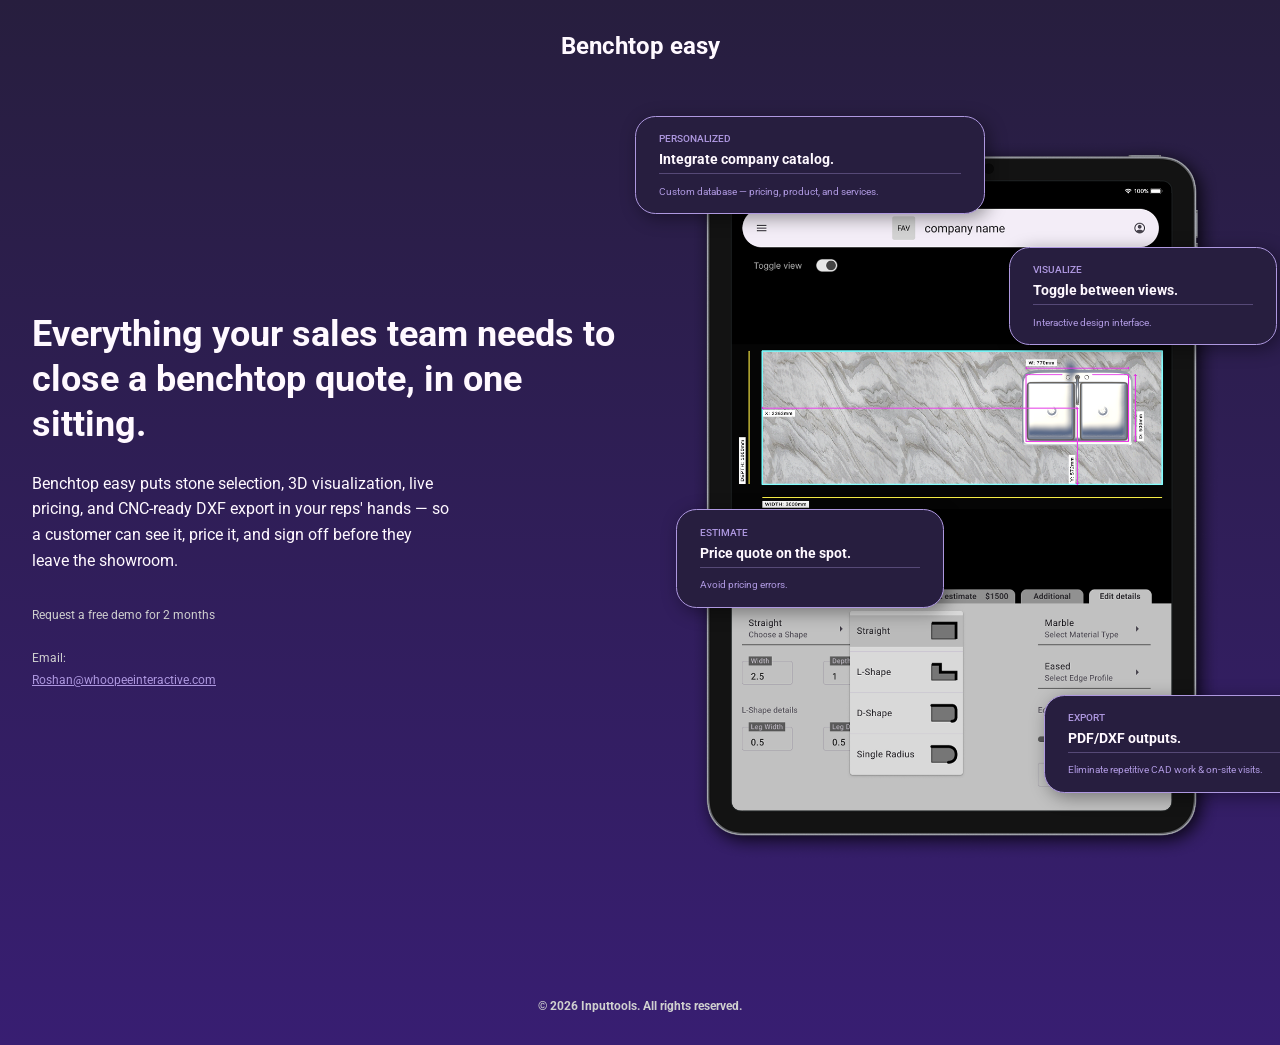
==== index.html @ 14fd3d83 "folder re-structure" ====
<!DOCTYPE html>
<html lang="en">
<head>
    <meta charset="UTF-8">
    <meta name="viewport" content="width=device-width, initial-scale=1.0">
    <title>Benchtop easy — Visualize, Quote, Manufacture Benchtops</title>
    <meta name="description" content="Benchtop easy lets customers visualize, price, and approve custom benchtops instantly.">
    <meta property="og:type" content="website">
    <meta property="og:title" content="Benchtop easy">
    <meta property="og:description" content="Visualize, Quote, Manufacture Benchtops">
    <meta property="og:image" content="images/og-image.png">
    <meta name="twitter:card" content="summary_large_image">
    <meta name="twitter:title" content="Benchtop easy">
    <meta name="twitter:description" content="Visualize, Quote, Manufacture Benchtops">
    <link rel="icon" href="images/favicon.png" type="image/png">
    <link rel="preconnect" href="https://fonts.googleapis.com">
    <link rel="preconnect" href="https://fonts.gstatic.com" crossorigin>
    <link href="https://fonts.googleapis.com/css2?family=Roboto:wght@400;500;700&display=swap" rel="stylesheet">
    <link rel="stylesheet" href="css/style.css">
</head>
<body>
    <header class="site-header">
        <div class="wrap">
            <span class="logo">Benchtop easy</span>
        </div>
    </header>
    <main>
        <section class="hero">
            <div class="wrap hero-grid">
                <div class="hero-copy">
                    <h1>Everything your sales team needs to close a benchtop quote, in one sitting.</h1>
                    <p class="hero-lead">
                        Benchtop easy puts stone selection, 3D visualization, live pricing, and CNC-ready DXF export in your reps' hands — so a customer can see it, price it, and sign off before they leave the showroom.
                    </p>
                    <div class="hero-cta">
                        <p>Request a free demo for 2 months</p>
                        <br>
                        <p>Email:</p>
                        <p><a href="mailto:Roshan@whoopeeinteractive.com">Roshan@whoopeeinteractive.com</a></p>
                    </div>
                </div>
                <div class="hero-visual">
                    <div class="device-wrap">
                        <img src="images/ipad.png" alt="Benchtop easy design interface, top-down view" class="device-screen">

                        <div class="feature-card card-1">
                            <p class="eyebrow">Personalized</p>
                            <p class="card-title">Integrate company catalog.</p>
                            <p class="card-sub">Custom database &mdash; pricing, product, and services.</p>
                        </div>
                        <div class="feature-card card-2">
                            <p class="eyebrow">Visualize</p>
                            <p class="card-title">Toggle between views.</p>
                            <p class="card-sub">Interactive design interface.</p>
                        </div>
                        <div class="feature-card card-3">
                            <p class="eyebrow">Estimate</p>
                            <p class="card-title">Price quote on the spot.</p>
                            <p class="card-sub">Avoid pricing errors.</p>
                        </div>
                        <div class="feature-card card-4">
                            <p class="eyebrow">Export</p>
                            <p class="card-title">PDF/DXF outputs.</p>
                            <p class="card-sub">Eliminate repetitive CAD work & on-site visits.</p>
                        </div>
                    </div>
                </div>
            </div>
        </section>
    </main>
    <footer class="site-footer">
        <div class="wrap">
            <span>&copy; 2026 Inputtools. All rights reserved.</span>
        </div>
    </footer>
</body>
</html>
---- css/style.css ----
/* ---------- Reset ---------- */
*, *::before, *::after {
    box-sizing: border-box;
    margin: 0;
    padding: 0;
}

img {
    display: block;
    max-width: 100%;
}

a {
    color: inherit;
    text-decoration: none;
}

:root {
    --bg-top: #271e3e;
    --bg-bottom: #381e72;
    --card-bg: #271e3f;
    --accent: #ae98e0;
    --text: #fff9ff;
    --text-muted: #cfcfcf;
}

body {
    font-family: 'Roboto', system-ui, -apple-system, sans-serif;
    color: var(--text);
    background: linear-gradient(180deg, var(--bg-top) 0%, var(--bg-bottom) 100%);
    -webkit-font-smoothing: antialiased;
    min-height: 100vh;
}

.wrap {
    max-width: 1280px;
    margin: 0 auto;
    padding: 0 32px;
}
/* ---------- Header / Footer ---------- */
.site-header {
    padding: 32px 0;
    text-align: center;
}

    .site-header .logo {
        font-size: 24px;
        font-weight: 700;
    }

.site-footer {
    padding: 32px 0;
    text-align: center;
    font-size: 12px;
    font-weight: 700;
    color: var(--text-muted);
}
/* ---------- Hero ---------- */
.hero {
    padding: 24px 0 80px;
}

.hero-grid {
    display: grid;
    grid-template-columns: 1fr 1fr;
    gap: 48px;
    align-items: center;
}

.hero-copy h1 {
    font-size: 36px;
    line-height: 1.25;
    font-weight: 700;
    margin-bottom: 24px;
}

.hero-lead {
    font-size: 16px;
    line-height: 1.6;
    color: var(--text);
    margin-bottom: 32px;
    max-width: 420px;
}

.hero-cta {
    font-size: 12px;
    color: var(--text-muted);
    line-height: 1.8;
}

    .hero-cta a {
        color: var(--accent);
        text-decoration: underline;
    }

/* ---------- Hero visual / device wrap ----------
   .device-wrap is a "container query" root: the image and every
   card inside it are sized in cqw (% of THIS box's width), and
   positioned in plain % of this box's width/height. That means
   cards stay pinned to the same spot on the image and scale down
   together with it � on desktop, tablet, or a small phone � instead
   of the cards breaking out into a stacked list on narrow screens. */
.hero-visual {
    display: flex;
    justify-content: center;
}

.device-wrap {
    position: relative;
    width: 100%;
    max-width: 640px;
    container-type: inline-size;
}

.device-screen {
    width: 100%;
    border-radius: 5px;
    /*box-shadow: 4px 4px 18px rgba(0, 0, 0, 0.6);*/
}

/* ---------- Floating feature cards (pinned to the image) ---------- */
.feature-card {
    position: absolute;
    width: 46%;
    background: var(--card-bg);
    border: 1px solid var(--accent);
    border-radius: 3.5cqw;
    padding: 2.8cqw 4cqw;
    box-shadow: 4px 4px 18px rgba(0, 0, 0, 0.4);
}

.eyebrow {
    text-transform: uppercase;
    font-size: clamp(7px, 2.4cqw, 10px);
    font-weight: 500;
    color: var(--accent);
    margin-bottom: 1.2cqw;
}

.card-title {
    font-size: clamp(9px, 3.3cqw, 14px);
    font-weight: 700;
    margin-bottom: 1cqw;
}

.card-sub {
    font-size: clamp(7px, 2.3cqw, 10px);
    color: var(--accent);
    padding-top: 2cqw;
    border-top: 1px solid rgba(174, 152, 224, 0.35);
}

.card-1 {
    top: 0%;
    left: -5%;
    width: 60%;
}

.card-2 {
    top: 17%;
    right: -5%;
}

.card-3 {
    top: 51%;
    left: 2%;
}

.card-4 {
    top: 75%;
    right: -10%;
    width: 45%;
}

/* ---------- Responsive ---------- */
@media (max-width: 900px) {
    .hero-grid {
        grid-template-columns: 1fr;
    }

    .hero-copy h1 {
        font-size: 30px;
    }

    .hero-lead {
        max-width: 100%;
    }

    .device-wrap {
        max-width: 340px;
    }
}

@media (max-width: 480px) {
    .wrap {
        padding: 0 20px;
    }

    .hero-copy h1 {
        font-size: 26px;
    }
}
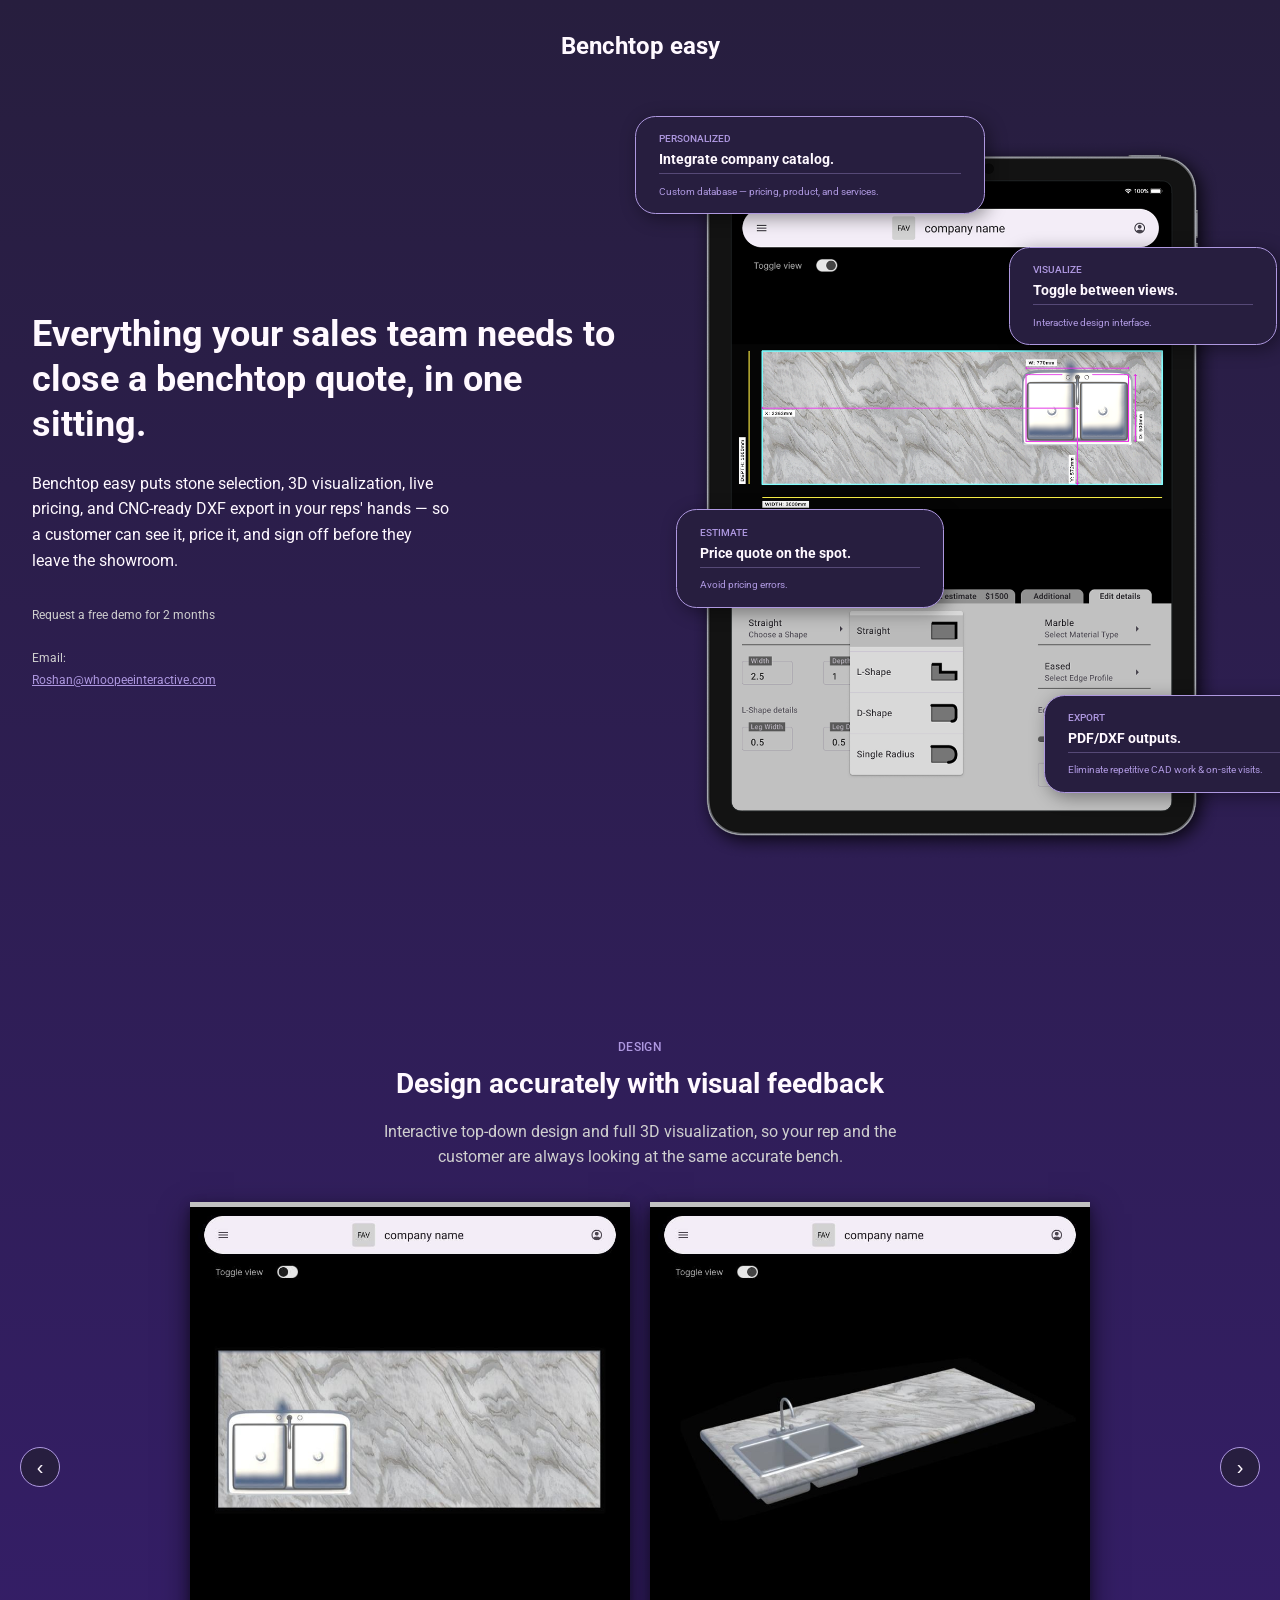
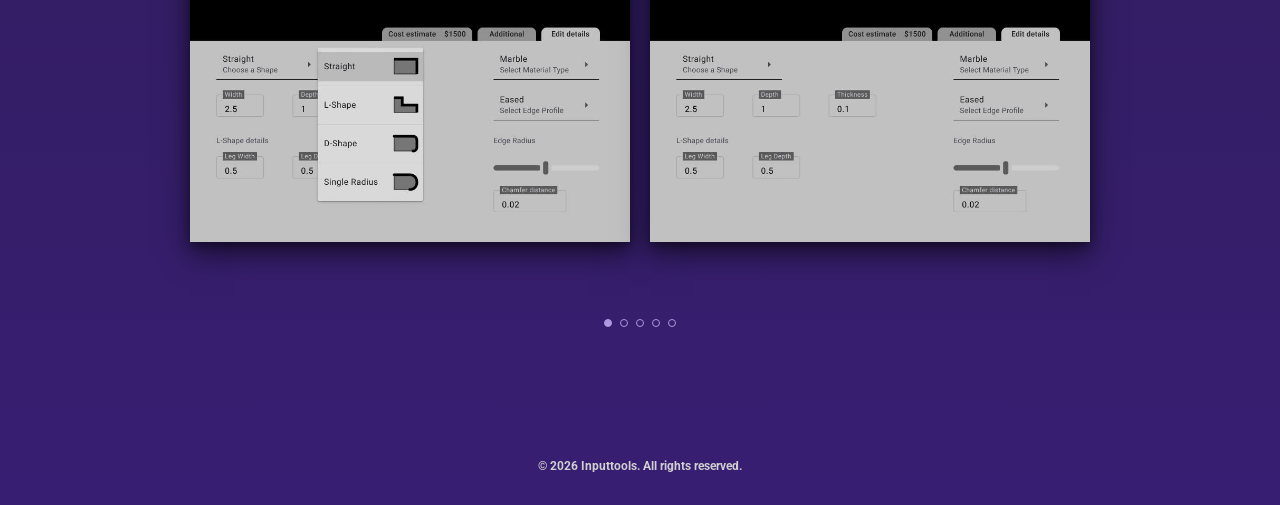
==== commit 92bd2ae8: "website updated with features as carousel" ====
--- a/index.html
+++ b/index.html
@@ -1,10 +1,12 @@
 <!DOCTYPE html>
 <html lang="en">
+
 <head>
     <meta charset="UTF-8">
     <meta name="viewport" content="width=device-width, initial-scale=1.0">
     <title>Benchtop easy — Visualize, Quote, Manufacture Benchtops</title>
-    <meta name="description" content="Benchtop easy lets customers visualize, price, and approve custom benchtops instantly.">
+    <meta name="description"
+        content="Benchtop easy lets customers visualize, price, and approve custom benchtops instantly.">
     <meta property="og:type" content="website">
     <meta property="og:title" content="Benchtop easy">
     <meta property="og:description" content="Visualize, Quote, Manufacture Benchtops">
@@ -17,7 +19,9 @@
     <link rel="preconnect" href="https://fonts.gstatic.com" crossorigin>
     <link href="https://fonts.googleapis.com/css2?family=Roboto:wght@400;500;700&display=swap" rel="stylesheet">
     <link rel="stylesheet" href="css/style.css">
+    <link rel="stylesheet" href="css/features.css">
 </head>
+
 <body>
     <header class="site-header">
         <div class="wrap">
@@ -30,7 +34,9 @@
                 <div class="hero-copy">
                     <h1>Everything your sales team needs to close a benchtop quote, in one sitting.</h1>
                     <p class="hero-lead">
-                        Benchtop easy puts stone selection, 3D visualization, live pricing, and CNC-ready DXF export in your reps' hands — so a customer can see it, price it, and sign off before they leave the showroom.
+                        Benchtop easy puts stone selection, 3D visualization, live pricing, and CNC-ready DXF export in
+                        your reps' hands — so a customer can see it, price it, and sign off before they leave the
+                        showroom.
                     </p>
                     <div class="hero-cta">
                         <p>Request a free demo for 2 months</p>
@@ -41,7 +47,8 @@
                 </div>
                 <div class="hero-visual">
                     <div class="device-wrap">
-                        <img src="images/ipad.png" alt="Benchtop easy design interface, top-down view" class="device-screen">
+                        <img src="images/ipad.png" alt="Benchtop easy design interface, top-down view"
+                            class="device-screen">
 
                         <div class="feature-card card-1">
                             <p class="eyebrow">Personalized</p>
@@ -67,11 +74,102 @@
                 </div>
             </div>
         </section>
+
+        <section class="features">
+            <div class="wrap">
+                <div class="feature-carousel">
+                    <button class="carousel-arrow prev" type="button" aria-label="Previous feature">&#8249;</button>
+
+                    <div class="carousel-viewport">
+                        <div class="carousel-track">
+
+                            <div class="feature-slide">
+                                <p class="eyebrow">Design</p>
+                                <h2>Design accurately with visual feedback</h2>
+                                <p class="feature-desc">Interactive top-down design and full 3D visualization, so your
+                                    rep and the customer are always looking at the same accurate bench.</p>
+                                <div class="feature-media">
+                                    <img src="images/features/design-topdown.png" alt="Top-down benchtop design view">
+                                    <img src="images/features/design-3d.png" alt="3D benchtop visualization">
+                                </div>
+                            </div>
+
+                            <div class="feature-slide">
+                                <p class="eyebrow">Personalized Catalog</p>
+                                <h2>Custom materials and features, tailored to your company</h2>
+                                <p class="feature-desc">Stone types, edge profiles, and shapes — all pulled from your
+                                    own catalog, not a generic list.</p>
+                                <div class="feature-media">
+                                    <img src="images/features/shape-selector.png" alt="Bench shape selector">
+                                    <img src="images/features/edge-profile-selector.png" alt="Edge profile selector">
+                                    <img src="images/features/materials-selector.png"
+                                        alt="Material type selector — marble, stone, MDB">
+                                </div>
+                            </div>
+
+                            <div class="feature-slide">
+                                <p class="eyebrow">Estimate</p>
+                                <h2>Costing on the spot</h2>
+                                <p class="feature-desc">A live, itemized price quote generates as your rep builds the
+                                    bench — material, edge profile, cutouts, delivery — so nothing gets missed and the
+                                    customer can sign off before they leave.</p>
+                                <div class="feature-media">
+                                    <img src="images/features/costing-estimate.png"
+                                        alt="Cost estimate breakdown with itemized pricing">
+                                </div>
+                            </div>
+
+                            <div class="feature-slide">
+                                <p class="eyebrow">Export PDF</p>
+                                <h2>Instant quote exported in one click</h2>
+                                <p class="feature-desc">A full cut sheet with dimensions, edge details, cutouts, and
+                                    cost breakdown — ready to hand to the fabricator or the customer.</p>
+                                <div class="feature-media">
+                                    <img src="images/features/quote-01.png"
+                                        alt="Benchtop cut sheet PDF with dimensions and cost breakdown">
+                                    <img src="images/features/quote-02.png"
+                                        alt="Benchtop cut sheet PDF with dimensions and cost breakdown">
+                                </div>
+                            </div>
+
+                            <div class="feature-slide">
+                                <p class="eyebrow">Export DXF</p>
+                                <h2>Download DXF files ready for CNC machines</h2>
+                                <p class="feature-desc">Send the finished design straight to the CNC — no CAD rework, no
+                                    manual redrawing.</p>
+                                <div class="feature-media">
+                                    <img src="images/features/dxf-export.png" alt="Export to DXF menu option">
+                                </div>
+                            </div>
+
+
+
+
+
+                        </div>
+                    </div>
+
+                    <button class="carousel-arrow next" type="button" aria-label="Next feature">&#8250;</button>
+
+                    <div class="carousel-dots">
+                        <button class="carousel-dot" type="button" aria-label="Go to slide 1"></button>
+                        <button class="carousel-dot" type="button" aria-label="Go to slide 2"></button>
+                        <button class="carousel-dot" type="button" aria-label="Go to slide 3"></button>
+                        <button class="carousel-dot" type="button" aria-label="Go to slide 4"></button>
+                        <button class="carousel-dot" type="button" aria-label="Go to slide 5"></button>
+                    </div>
+                </div>
+            </div>
+        </section>
+
     </main>
     <footer class="site-footer">
         <div class="wrap">
             <span>&copy; 2026 Inputtools. All rights reserved.</span>
         </div>
     </footer>
+
+    <script src="js/features-carousel.js" defer></script>
 </body>
+
 </html>
--- a/css/features.css
+++ b/css/features.css
@@ -0,0 +1,163 @@
+/* ---------- Features section ----------
+   Relies on the CSS variables defined in :root in style.css
+   (--bg-top, --card-bg, --accent, --text, --text-muted).
+   Load this file AFTER style.css.
+
+   Structure: ONE carousel. Each .feature-slide is a full feature
+   (heading + description + a static, non-scrolling row of images).
+   Prev/next and autoplay move between FEATURES, not between images
+   within a feature. */
+
+.features {
+    padding: 40px 0 100px;
+}
+
+.feature-carousel {
+    position: relative;
+    max-width: 1200px;
+    margin: 0 auto;
+}
+
+.carousel-viewport {
+    overflow: hidden;
+    border-radius: 8px;
+}
+
+.carousel-track {
+    display: flex;
+    transition: transform 0.6s ease;
+}
+
+/* ---------- One slide = one feature ---------- */
+.feature-slide {
+    flex: 0 0 100%;
+    width: 100%;
+    display: flex;
+    flex-direction: column;
+    align-items: center;
+    justify-content: center;
+    text-align: center;
+    padding: 20px 60px 40px;
+}
+
+.feature-slide .eyebrow {
+    text-transform: uppercase;
+    font-size: 12px;
+    font-weight: 500;
+    color: var(--accent);
+    margin-bottom: 12px;
+    letter-spacing: 0.04em;
+}
+
+.feature-slide h2 {
+    font-size: 28px;
+    line-height: 1.3;
+    font-weight: 700;
+    margin-bottom: 16px;
+}
+
+.feature-slide p.feature-desc {
+    font-size: 16px;
+    line-height: 1.6;
+    color: var(--text-muted);
+    max-width: 560px;
+    margin: 0 auto 32px;
+}
+
+/* Static row of images — no scrolling, all images share the row evenly */
+.feature-media {
+    display: flex;
+    flex-wrap: nowrap;
+    justify-content: center;
+    align-items: center;
+    gap: 20px;
+    width: 100%;
+    height: 640px;
+}
+
+.feature-media img {
+    flex: 1 1 0;
+    min-width: 0;
+    max-width: 440px;
+    height: 100%;
+    width: auto;
+    object-fit: contain;
+    background: #c1c1c1;
+    border-radius: 0px;
+    border: 0px solid var(--accent);
+    box-shadow: 0 12px 28px rgba(0, 0, 0, 0.55), 0 4px 10px rgba(0, 0, 0, 0.35);
+}
+
+/* ---------- Arrows (fixed to the carousel, not each slide) ---------- */
+.carousel-arrow {
+    position: absolute;
+    top: 50%;
+    transform: translateY(-50%);
+    width: 40px;
+    height: 40px;
+    border-radius: 50%;
+    border: 1px solid var(--accent);
+    background: var(--card-bg);
+    color: var(--text);
+    font-size: 20px;
+    line-height: 1;
+    cursor: pointer;
+    display: flex;
+    align-items: center;
+    justify-content: center;
+    z-index: 2;
+}
+
+.carousel-arrow:hover {
+    background: var(--accent);
+    color: var(--bg-bottom);
+}
+
+.carousel-arrow.prev {
+    left: -20px;
+}
+
+.carousel-arrow.next {
+    right: -20px;
+}
+
+/* ---------- Dots ---------- */
+.carousel-dots {
+    display: flex;
+    justify-content: center;
+    gap: 8px;
+    margin-top: 24px;
+}
+
+.carousel-dot {
+    width: 8px;
+    height: 8px;
+    border-radius: 50%;
+    border: 1px solid var(--accent);
+    background: transparent;
+    padding: 0;
+    cursor: pointer;
+}
+
+.carousel-dot.active {
+    background: var(--accent);
+}
+
+@media (max-width: 900px) {
+    .feature-slide {
+        padding: 20px 44px 40px;
+    }
+
+    .feature-media {
+        height: 220px;
+        flex-wrap: wrap;
+    }
+
+    .carousel-arrow.prev {
+        left: 4px;
+    }
+
+    .carousel-arrow.next {
+        right: 4px;
+    }
+}
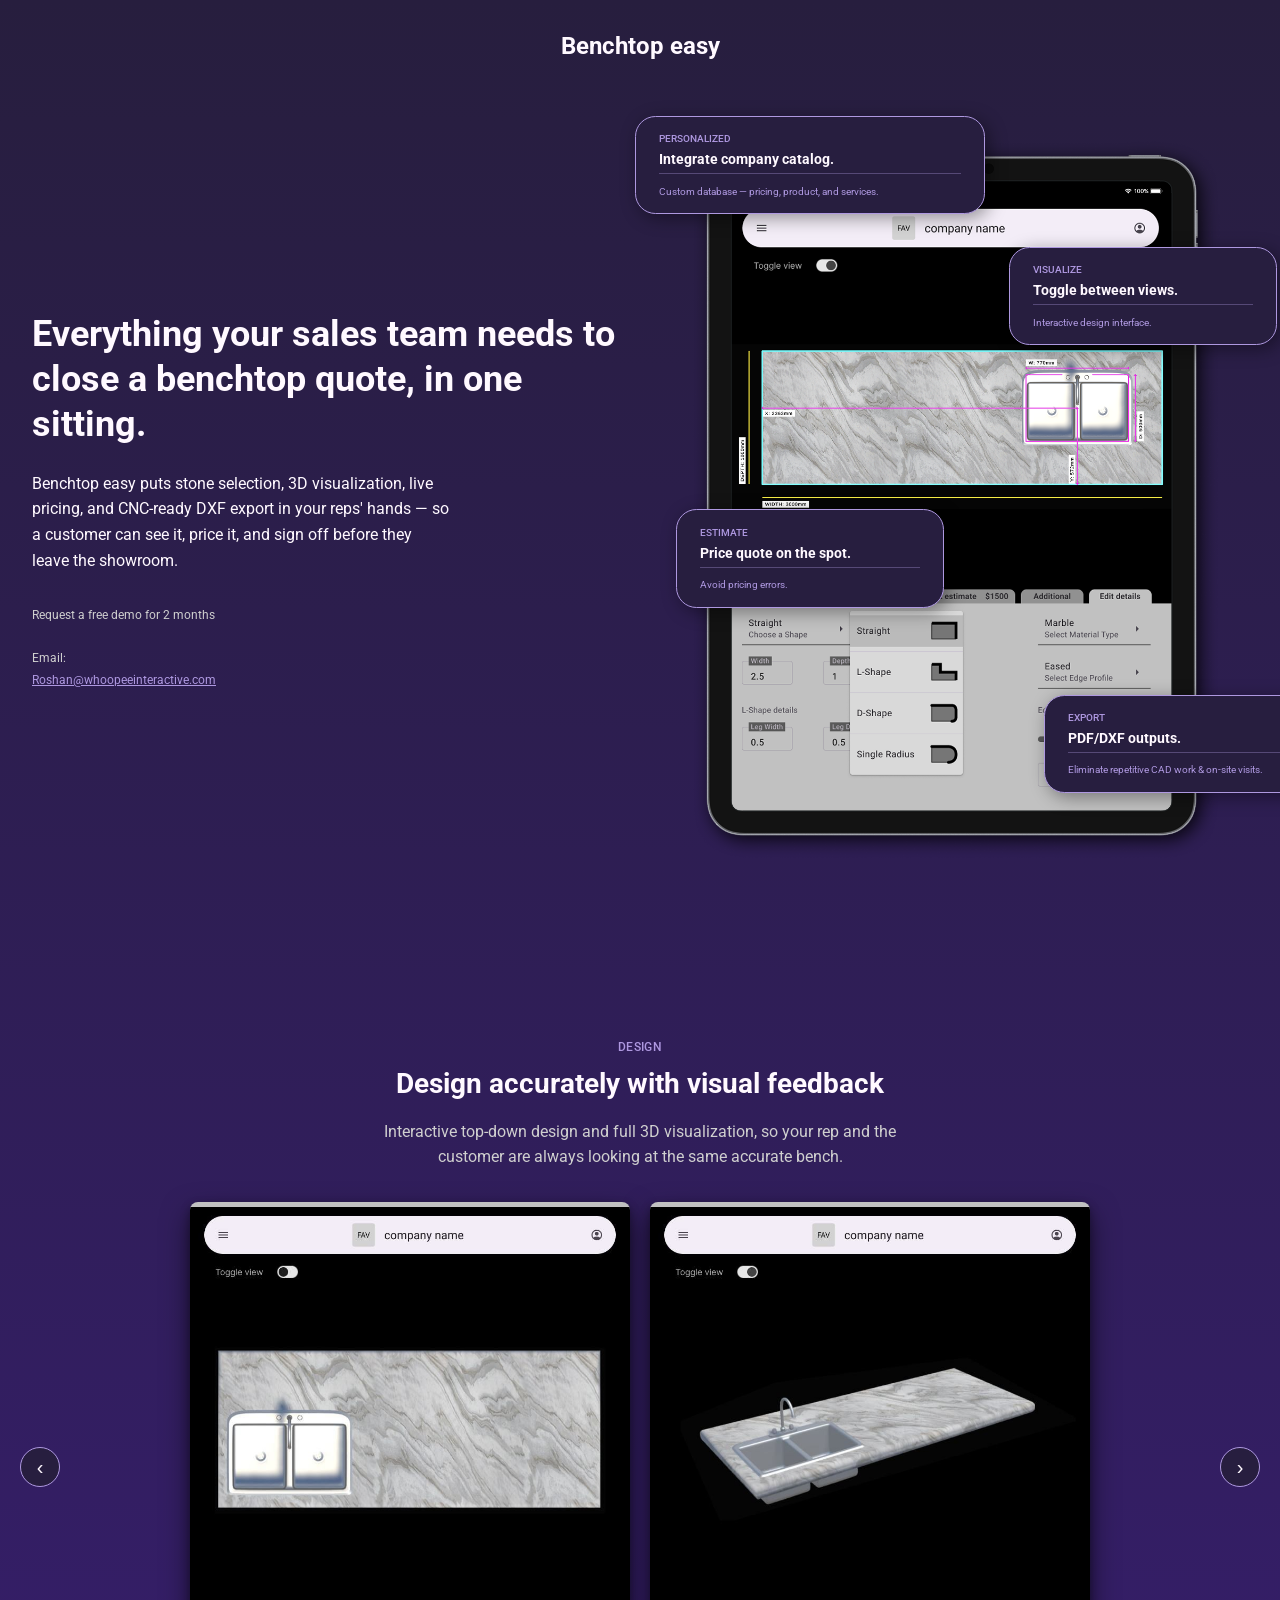
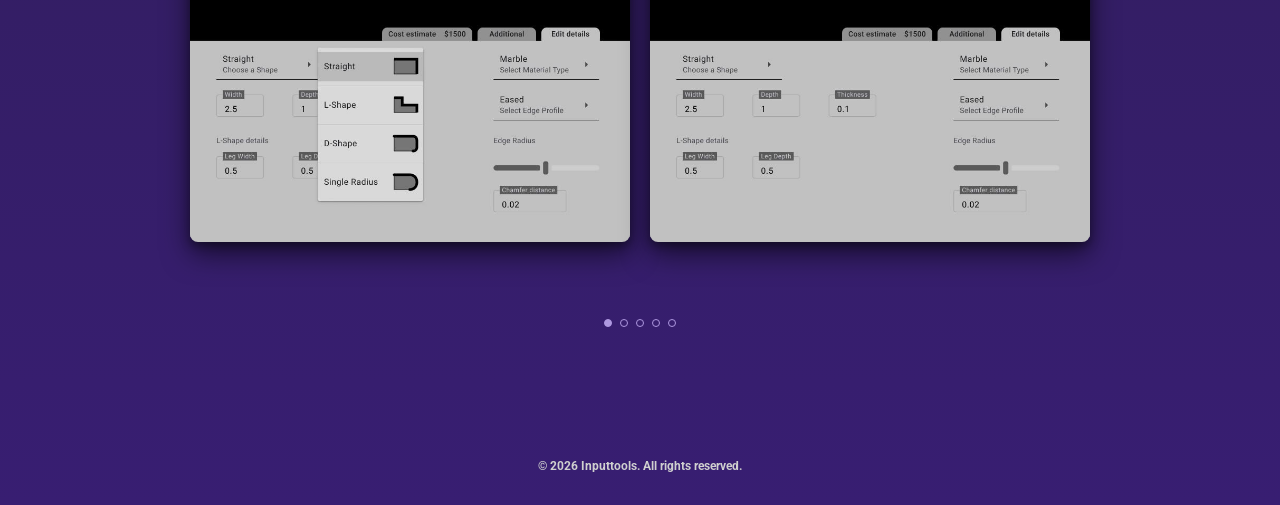
==== commit b43adc21: "updated image and size" ====
--- a/index.html
+++ b/index.html
@@ -113,7 +113,7 @@
                                 <p class="feature-desc">A live, itemized price quote generates as your rep builds the
                                     bench — material, edge profile, cutouts, delivery — so nothing gets missed and the
                                     customer can sign off before they leave.</p>
-                                <div class="feature-media">
+                                <div class="feature-media feature-media--large">
                                     <img src="images/features/costing-estimate.png"
                                         alt="Cost estimate breakdown with itemized pricing">
                                 </div>
--- a/css/features.css
+++ b/css/features.css
@@ -21,6 +21,12 @@
 .carousel-viewport {
     overflow: hidden;
     border-radius: 8px;
+    touch-action: pan-y;   /* let vertical page scroll through; horizontal drag is handled by JS */
+    cursor: grab;
+}
+
+.carousel-viewport:active {
+    cursor: grabbing;
 }
 
 .carousel-track {
@@ -83,9 +89,19 @@
     width: auto;
     object-fit: contain;
     background: #c1c1c1;
-    border-radius: 0px;
-    border: 0px solid var(--accent);
+    border-radius: 8px;
+
     box-shadow: 0 12px 28px rgba(0, 0, 0, 0.55), 0 4px 10px rgba(0, 0, 0, 0.35);
+    -webkit-user-drag: none;   /* stop the browser's native image drag ghost */
+    user-select: none;
+}
+
+.feature-media--large {
+    height: 640px;
+}
+
+.feature-media--large img {
+    max-width: 700px;
 }
 
 /* ---------- Arrows (fixed to the carousel, not each slide) ---------- */
